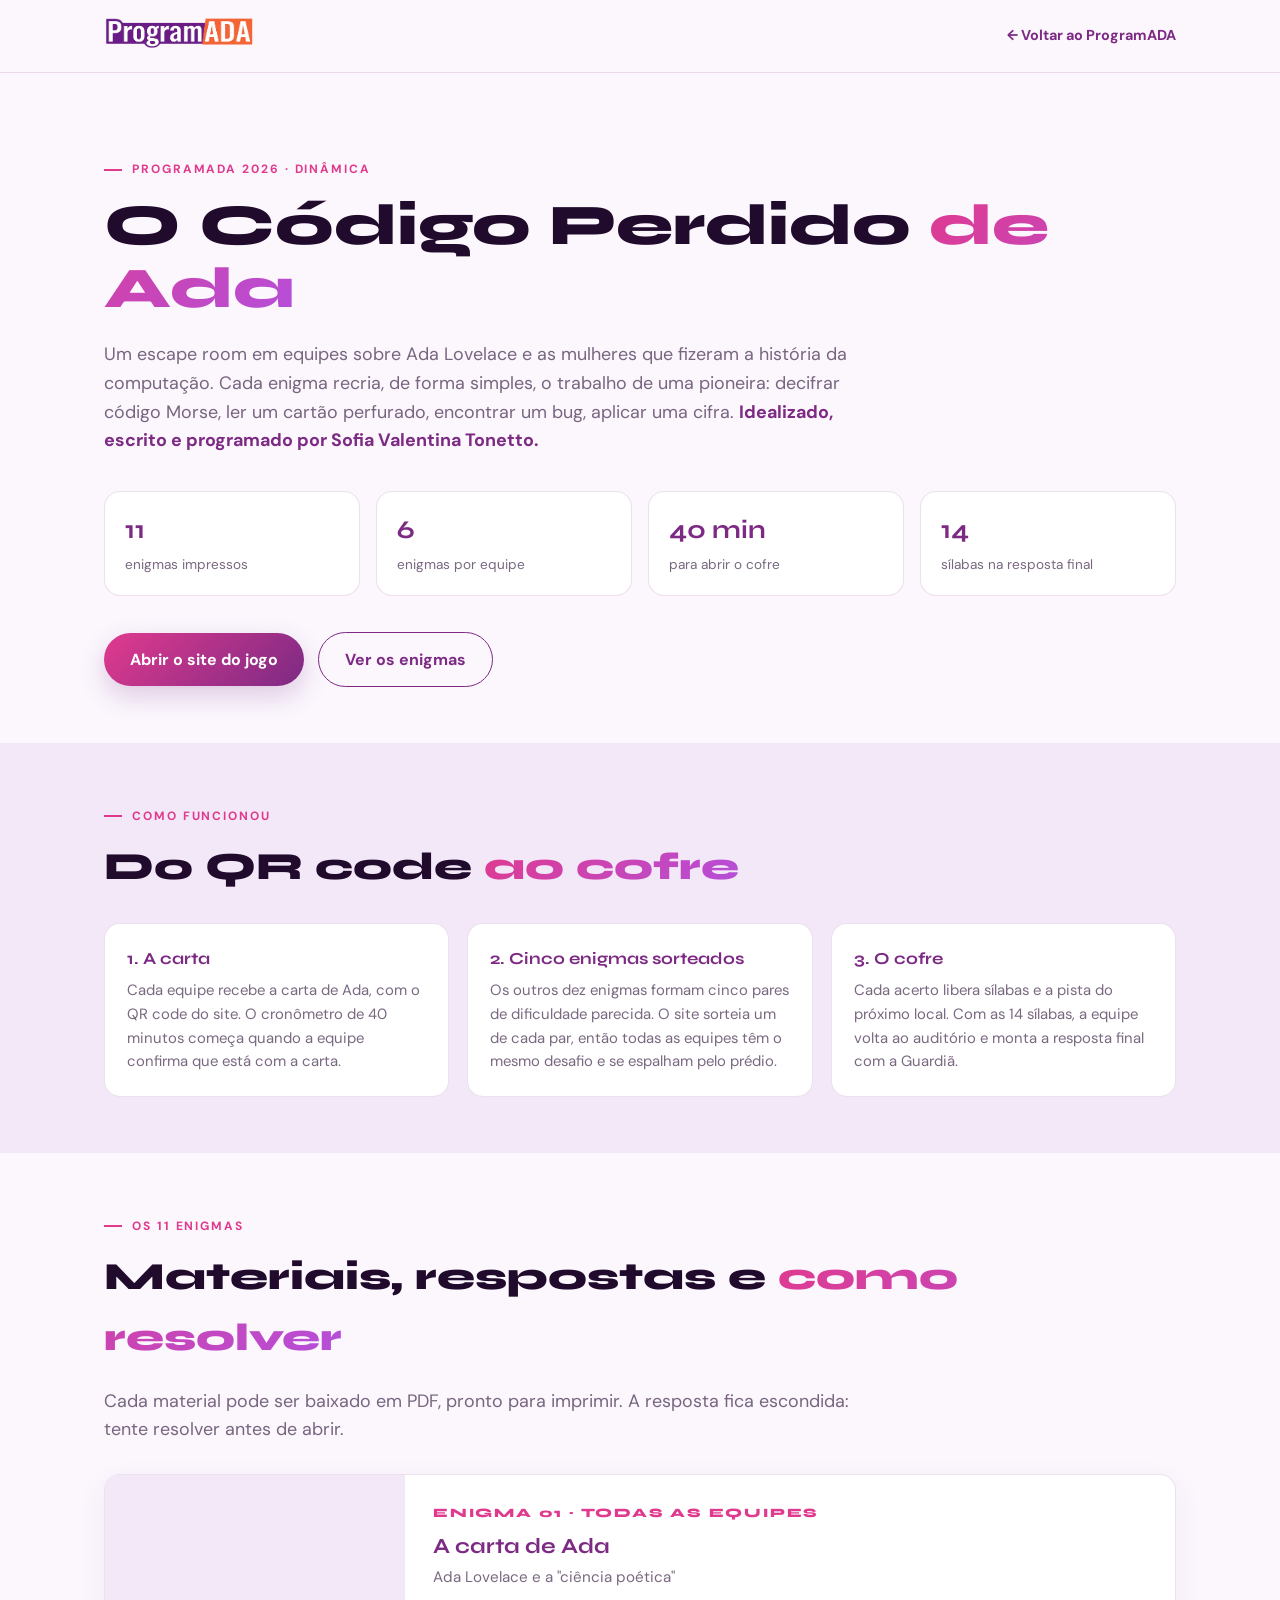
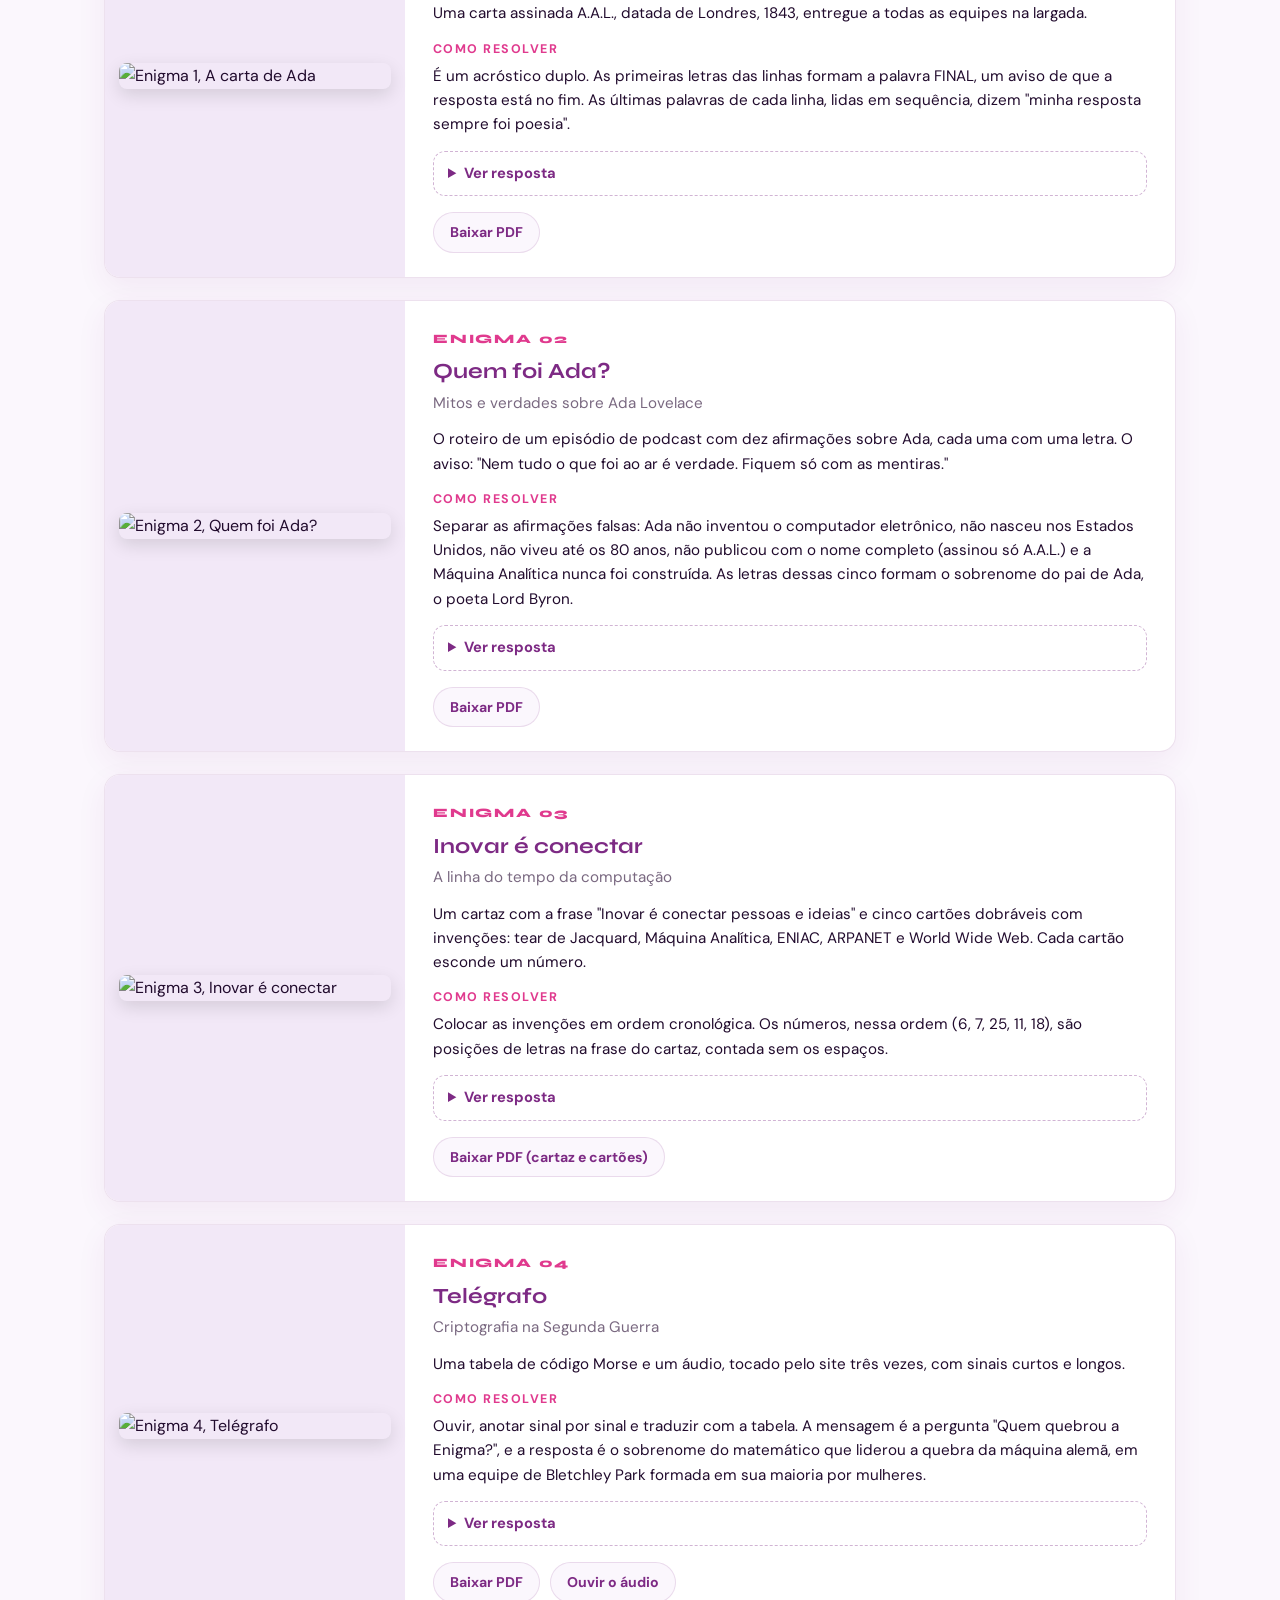
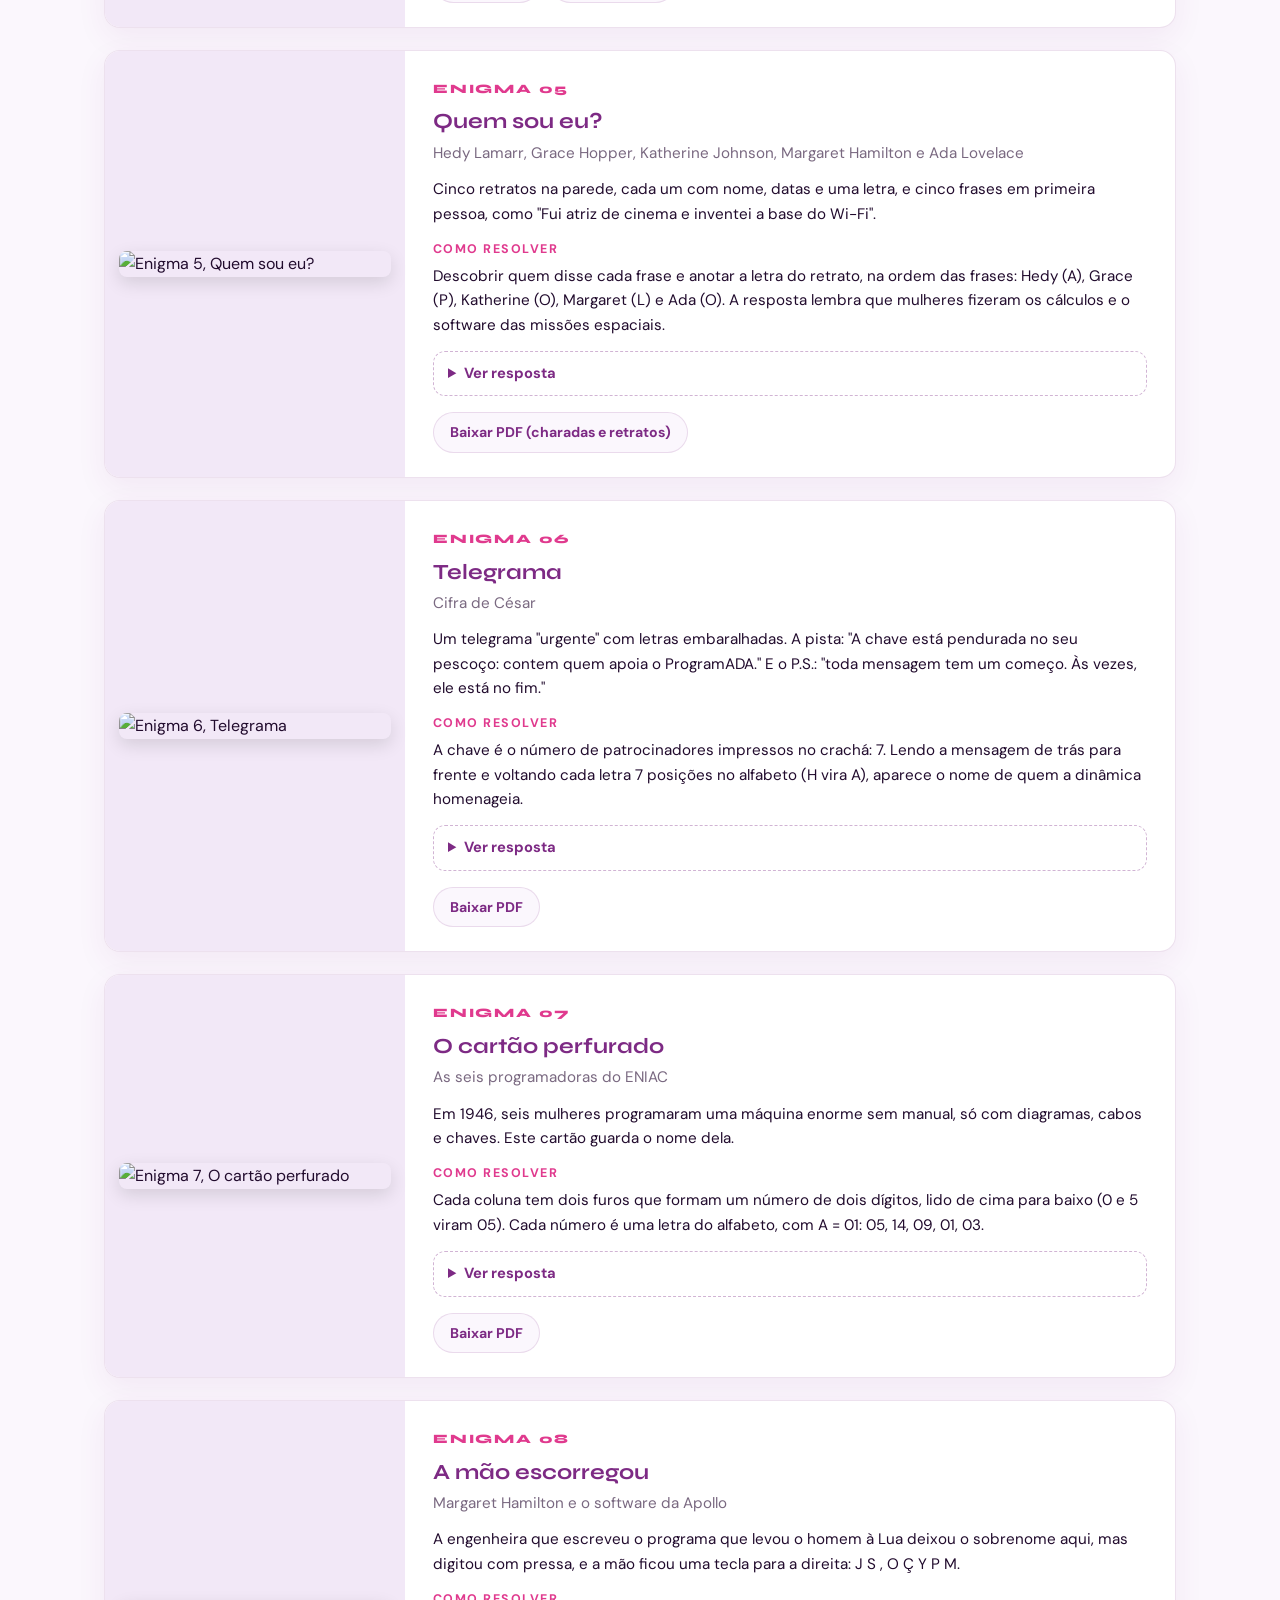
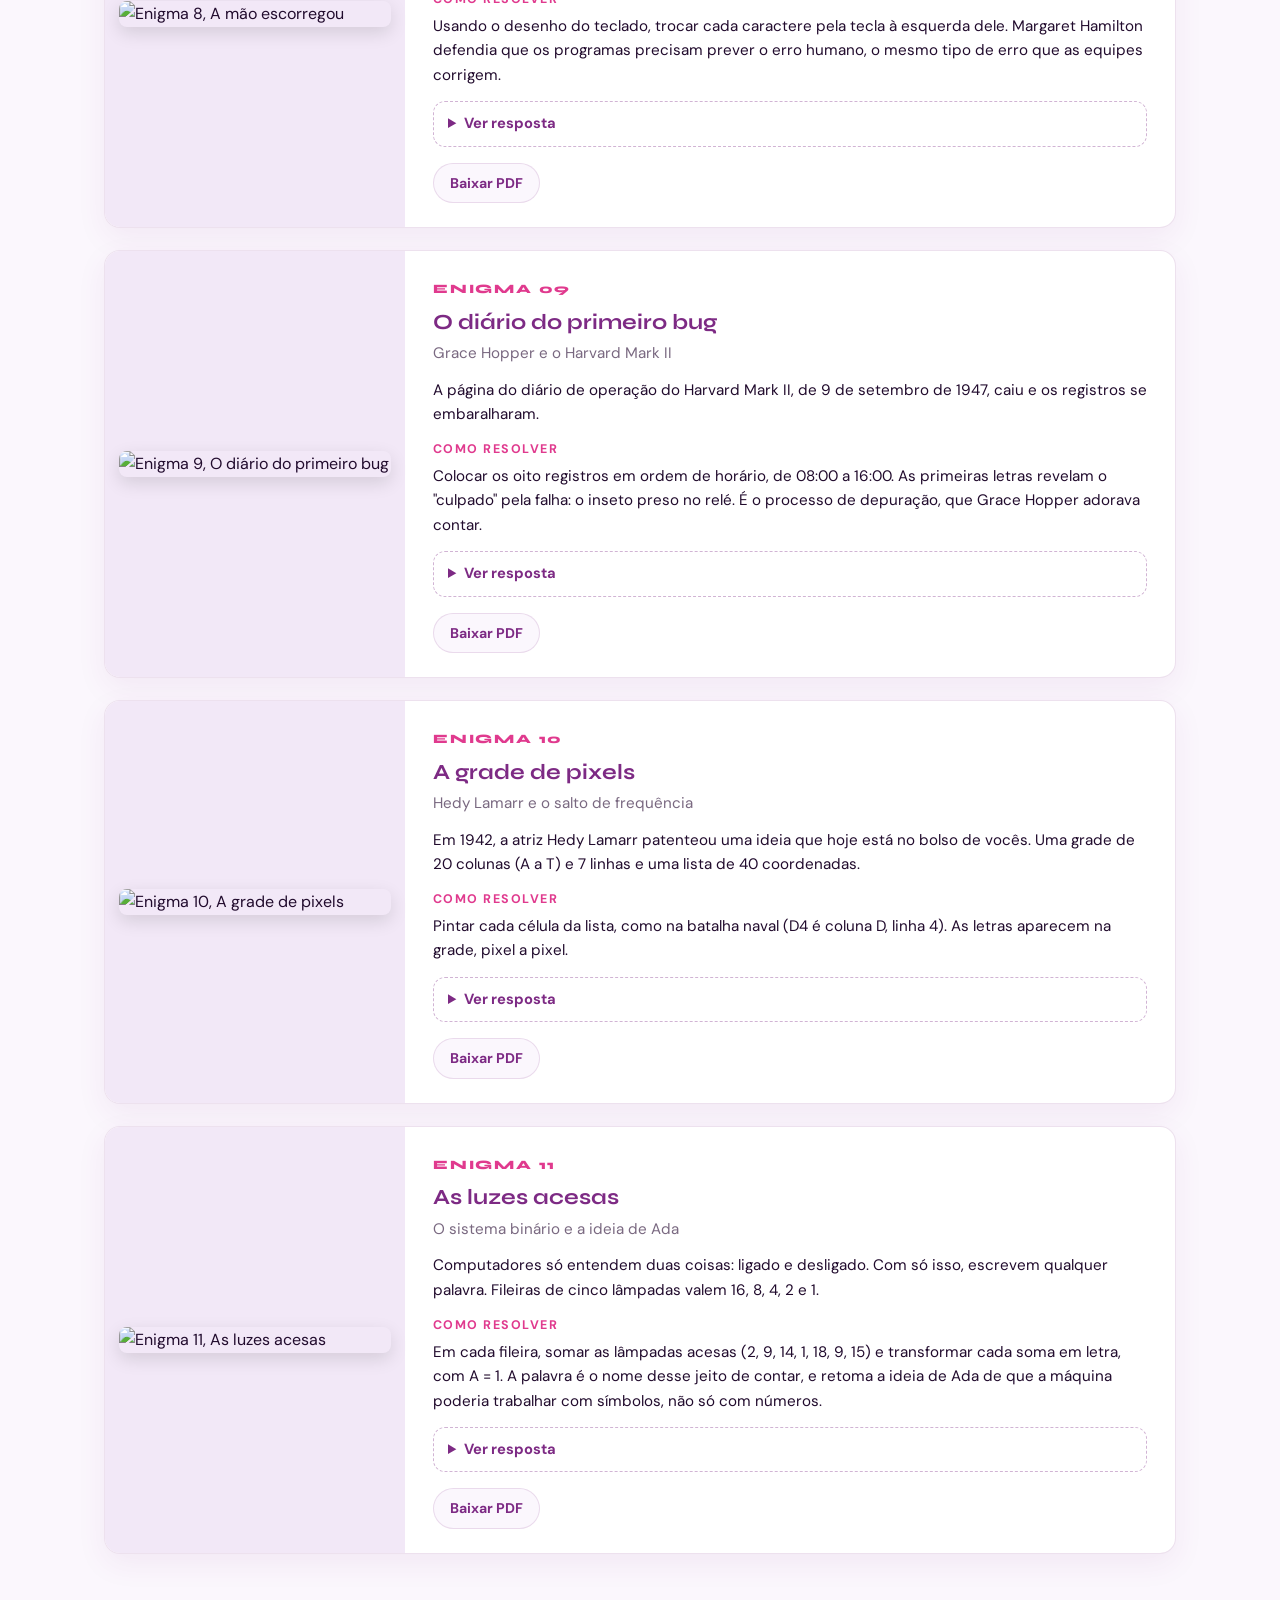
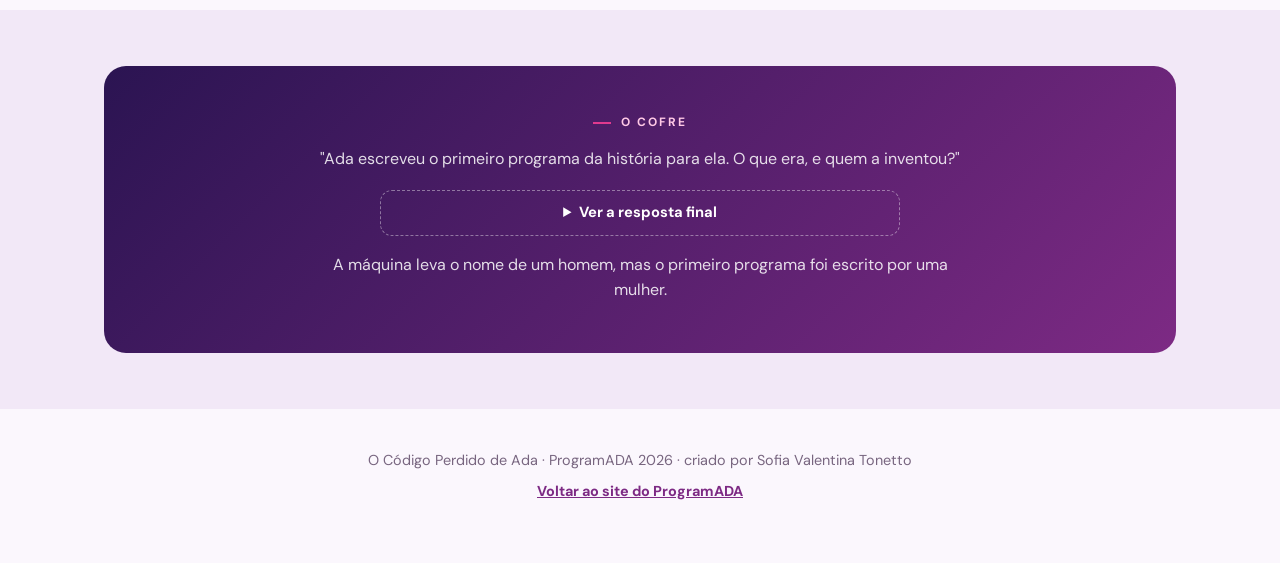
==== escape/index.html @ 79d3c617 "Create index.html" ====
<!DOCTYPE html>
<html lang="pt-BR">
<head>
  <meta charset="UTF-8" />
  <meta name="viewport" content="width=device-width, initial-scale=1.0" />
  <title>O Código Perdido de Ada · ProgramADA</title>
  <link rel="icon" type="image/png" href="../img/ada.png">
  <link rel="preconnect" href="https://fonts.googleapis.com">
  <link rel="preconnect" href="https://fonts.gstatic.com" crossorigin>
  <link href="https://fonts.googleapis.com/css2?family=Syne:wght@400;700;800&family=DM+Sans:wght@400;500;700&display=swap" rel="stylesheet">
  <style>
    :root {
      --purple: #7d2a84; --pink: #e03a8e; --dark: #fbf7fd; --dark2: #f2e8f7;
      --border: rgba(125, 42, 132, 0.14); --muted: rgba(38, 12, 50, 0.62); --text: #210b2d;
      --radius: 16px;
    }
    * { box-sizing: border-box; margin: 0; padding: 0; }
    body { font-family: 'DM Sans', sans-serif; background: var(--dark); color: var(--text); line-height: 1.6; }
    a { color: inherit; }
    .container { max-width: 1120px; margin: 0 auto; padding: 0 24px; }

    nav { position: sticky; top: 0; z-index: 10; background: rgba(251,247,253,0.92); backdrop-filter: blur(10px); border-bottom: 1px solid var(--border); }
    nav .container { display: flex; align-items: center; justify-content: space-between; height: 72px; }
    nav img { height: 34px; }
    nav a.back { text-decoration: none; font-weight: 700; font-size: 0.9rem; color: var(--purple); }

    header { padding: 80px 0 56px; }
    .label { display: inline-flex; align-items: center; gap: 10px; color: var(--pink); font-size: 0.75rem; font-weight: 700; letter-spacing: 0.16em; text-transform: uppercase; }
    .label::before { content: ''; width: 18px; height: 2px; background: var(--pink); }
    h1 { font-family: 'Syne', sans-serif; font-weight: 800; font-size: clamp(2.2rem, 5vw, 3.6rem); line-height: 1.1; margin: 14px 0 20px; }
    h1 span, h2 span { background: linear-gradient(135deg, var(--pink), #b44fdb); -webkit-background-clip: text; background-clip: text; color: transparent; }
    .lead { font-size: 1.12rem; max-width: 760px; color: var(--muted); }
    .lead strong { color: var(--purple); }
    .facts { display: grid; grid-template-columns: repeat(4, 1fr); gap: 16px; margin: 36px 0; }
    .fact { background: #fff; border: 1px solid var(--border); border-radius: var(--radius); padding: 18px 20px; }
    .fact b { display: block; font-family: 'Syne', sans-serif; font-size: 1.6rem; color: var(--purple); }
    .fact small { color: var(--muted); font-size: 0.85rem; }
    .btn { display: inline-block; padding: 14px 26px; border-radius: 100px; background: linear-gradient(135deg, var(--pink), var(--purple)); color: #fff; font-weight: 700; text-decoration: none; box-shadow: 0 10px 26px rgba(125,42,132,0.22); transition: transform .2s; }
    .btn:hover { transform: translateY(-2px); }
    .btn-outline { background: transparent; color: var(--purple); border: 1.5px solid var(--purple); box-shadow: none; margin-left: 10px; }

    section { padding: 56px 0; }
    section.alt { background: var(--dark2); }
    h2 { font-family: 'Syne', sans-serif; font-weight: 800; font-size: clamp(1.7rem, 3.4vw, 2.4rem); margin: 10px 0 18px; }
    .steps { display: grid; grid-template-columns: repeat(3, 1fr); gap: 18px; margin-top: 26px; }
    .step { background: #fff; border: 1px solid var(--border); border-radius: var(--radius); padding: 22px; }
    .step h3 { font-family: 'Syne', sans-serif; color: var(--purple); font-size: 1.05rem; margin-bottom: 6px; }
    .step p { color: var(--muted); font-size: 0.93rem; }

    .enigmas { display: grid; gap: 22px; margin-top: 30px; }
    .enigma { display: grid; grid-template-columns: 300px 1fr; background: #fff; border: 1px solid var(--border); border-radius: var(--radius); overflow: hidden; box-shadow: 0 10px 30px rgba(125,42,132,0.07); }
    .enigma .thumb { background: var(--dark2); display: flex; align-items: center; justify-content: center; padding: 14px; }
    .enigma .thumb img { width: 100%; border-radius: 8px; box-shadow: 0 6px 18px rgba(0,0,0,0.12); }
    .enigma .body { padding: 24px 28px; }
    .num { font-family: 'Syne', sans-serif; font-weight: 800; color: var(--pink); font-size: 0.8rem; letter-spacing: 0.14em; }
    .enigma h3 { font-family: 'Syne', sans-serif; font-size: 1.35rem; color: var(--purple); margin: 4px 0 2px; }
    .who { font-size: 0.85rem; color: var(--muted); margin-bottom: 12px; }
    .enigma h4 { font-size: 0.78rem; letter-spacing: 0.12em; text-transform: uppercase; color: var(--pink); margin: 14px 0 4px; }
    .enigma p { font-size: 0.95rem; }
    details { margin-top: 14px; border: 1px dashed rgba(125,42,132,0.35); border-radius: 12px; padding: 10px 14px; }
    summary { cursor: pointer; font-weight: 700; color: var(--purple); font-size: 0.92rem; }
    details .ans { font-family: 'Syne', sans-serif; font-weight: 800; font-size: 1.3rem; letter-spacing: 0.1em; color: var(--pink); margin-top: 8px; }
    .links { margin-top: 16px; display: flex; flex-wrap: wrap; gap: 10px; }
    .links a { font-size: 0.88rem; font-weight: 700; text-decoration: none; color: var(--purple); border: 1px solid var(--border); background: var(--dark); border-radius: 100px; padding: 8px 16px; }
    .links a:hover { border-color: var(--pink); color: var(--pink); }

    .final { background: linear-gradient(135deg, #2b1452, var(--purple)); color: #fff; border-radius: 22px; padding: 40px; text-align: center; }
    .final p { opacity: 0.85; max-width: 640px; margin: 0 auto 10px; }
    .final .ans { font-family: 'Syne', sans-serif; font-weight: 800; font-size: clamp(1.3rem, 3vw, 2rem); letter-spacing: 0.06em; margin: 14px 0; }

    footer { padding: 40px 0 60px; text-align: center; color: var(--muted); font-size: 0.9rem; }
    footer a { color: var(--purple); font-weight: 700; }

    @media (max-width: 900px) {
      .facts { grid-template-columns: repeat(2, 1fr); }
      .steps { grid-template-columns: 1fr; }
      .enigma { grid-template-columns: 1fr; }
    }
    @media (max-width: 480px) {
      .btn-outline { margin: 12px 0 0; }
      .final { padding: 28px 20px; }
    }
  </style>
</head>
<body>
  <nav>
    <div class="container">
      <a href="../"><img src="../img/programada logo 1.png" alt="ProgramADA"></a>
      <a href="../#edicoes" class="back">← Voltar ao ProgramADA</a>
    </div>
  </nav>

  <header>
    <div class="container">
      <span class="label">ProgramADA 2026 · Dinâmica</span>
      <h1>O Código Perdido <span>de Ada</span></h1>
      <p class="lead">Um escape room em equipes sobre Ada Lovelace e as mulheres que fizeram a história da computação. Cada enigma recria, de forma simples, o trabalho de uma pioneira: decifrar código Morse, ler um cartão perfurado, encontrar um bug, aplicar uma cifra. <strong>Idealizado, escrito e programado por Sofia Valentina Tonetto.</strong></p>
      <div class="facts">
        <div class="fact"><b>11</b><small>enigmas impressos</small></div>
        <div class="fact"><b>6</b><small>enigmas por equipe</small></div>
        <div class="fact"><b>40 min</b><small>para abrir o cofre</small></div>
        <div class="fact"><b>14</b><small>sílabas na resposta final</small></div>
      </div>
      <a href="jogo/" class="btn" target="_blank" rel="noopener">Abrir o site do jogo</a>
      <a href="#enigmas" class="btn btn-outline">Ver os enigmas</a>
    </div>
  </header>

  <section class="alt">
    <div class="container">
      <span class="label">Como funcionou</span>
      <h2>Do QR code <span>ao cofre</span></h2>
      <div class="steps">
        <div class="step"><h3>1. A carta</h3><p>Cada equipe recebe a carta de Ada, com o QR code do site. O cronômetro de 40 minutos começa quando a equipe confirma que está com a carta.</p></div>
        <div class="step"><h3>2. Cinco enigmas sorteados</h3><p>Os outros dez enigmas formam cinco pares de dificuldade parecida. O site sorteia um de cada par, então todas as equipes têm o mesmo desafio e se espalham pelo prédio.</p></div>
        <div class="step"><h3>3. O cofre</h3><p>Cada acerto libera sílabas e a pista do próximo local. Com as 14 sílabas, a equipe volta ao auditório e monta a resposta final com a Guardiã.</p></div>
      </div>
    </div>
  </section>

  <section id="enigmas">
    <div class="container">
      <span class="label">Os 11 enigmas</span>
      <h2>Materiais, respostas e <span>como resolver</span></h2>
      <p class="lead">Cada material pode ser baixado em PDF, pronto para imprimir. A resposta fica escondida: tente resolver antes de abrir.</p>

      <div class="enigmas">

        <article class="enigma">
          <div class="thumb"><img src="img/01-carta-de-ada.jpg" alt="Enigma 1, A carta de Ada" loading="lazy"></div>
          <div class="body">
            <span class="num">ENIGMA 01 · TODAS AS EQUIPES</span>
            <h3>A carta de Ada</h3>
            <p class="who">Ada Lovelace e a "ciência poética"</p>
            <p>Uma carta assinada A.A.L., datada de Londres, 1843, entregue a todas as equipes na largada.</p>
            <h4>Como resolver</h4>
            <p>É um acróstico duplo. As primeiras letras das linhas formam a palavra FINAL, um aviso de que a resposta está no fim. As últimas palavras de cada linha, lidas em sequência, dizem "minha resposta sempre foi poesia".</p>
            <details><summary>Ver resposta</summary><div class="ans">POESIA</div></details>
            <div class="links"><a href="pdf/01-carta-de-ada.pdf" target="_blank">Baixar PDF</a></div>
          </div>
        </article>

        <article class="enigma">
          <div class="thumb"><img src="img/02-quem-foi-ada.jpg" alt="Enigma 2, Quem foi Ada?" loading="lazy"></div>
          <div class="body">
            <span class="num">ENIGMA 02</span>
            <h3>Quem foi Ada?</h3>
            <p class="who">Mitos e verdades sobre Ada Lovelace</p>
            <p>O roteiro de um episódio de podcast com dez afirmações sobre Ada, cada uma com uma letra. O aviso: "Nem tudo o que foi ao ar é verdade. Fiquem só com as mentiras."</p>
            <h4>Como resolver</h4>
            <p>Separar as afirmações falsas: Ada não inventou o computador eletrônico, não nasceu nos Estados Unidos, não viveu até os 80 anos, não publicou com o nome completo (assinou só A.A.L.) e a Máquina Analítica nunca foi construída. As letras dessas cinco formam o sobrenome do pai de Ada, o poeta Lord Byron.</p>
            <details><summary>Ver resposta</summary><div class="ans">BYRON</div></details>
            <div class="links"><a href="pdf/02-quem-foi-ada.pdf" target="_blank">Baixar PDF</a></div>
          </div>
        </article>

        <article class="enigma">
          <div class="thumb"><img src="img/03-inovar-e-conectar.jpg" alt="Enigma 3, Inovar é conectar" loading="lazy"></div>
          <div class="body">
            <span class="num">ENIGMA 03</span>
            <h3>Inovar é conectar</h3>
            <p class="who">A linha do tempo da computação</p>
            <p>Um cartaz com a frase "Inovar é conectar pessoas e ideias" e cinco cartões dobráveis com invenções: tear de Jacquard, Máquina Analítica, ENIAC, ARPANET e World Wide Web. Cada cartão esconde um número.</p>
            <h4>Como resolver</h4>
            <p>Colocar as invenções em ordem cronológica. Os números, nessa ordem (6, 7, 25, 11, 18), são posições de letras na frase do cartaz, contada sem os espaços.</p>
            <details><summary>Ver resposta</summary><div class="ans">REDES</div></details>
            <div class="links"><a href="pdf/03-inovar-e-conectar.pdf" target="_blank">Baixar PDF (cartaz e cartões)</a></div>
          </div>
        </article>

        <article class="enigma">
          <div class="thumb"><img src="img/04-telegrafo.jpg" alt="Enigma 4, Telégrafo" loading="lazy"></div>
          <div class="body">
            <span class="num">ENIGMA 04</span>
            <h3>Telégrafo</h3>
            <p class="who">Criptografia na Segunda Guerra</p>
            <p>Uma tabela de código Morse e um áudio, tocado pelo site três vezes, com sinais curtos e longos.</p>
            <h4>Como resolver</h4>
            <p>Ouvir, anotar sinal por sinal e traduzir com a tabela. A mensagem é a pergunta "Quem quebrou a Enigma?", e a resposta é o sobrenome do matemático que liderou a quebra da máquina alemã, em uma equipe de Bletchley Park formada em sua maioria por mulheres.</p>
            <details><summary>Ver resposta</summary><div class="ans">TURING</div></details>
            <div class="links"><a href="pdf/04-telegrafo.pdf" target="_blank">Baixar PDF</a><a href="pdf/04-telegrafo-audio.mp3" target="_blank">Ouvir o áudio</a></div>
          </div>
        </article>

        <article class="enigma">
          <div class="thumb"><img src="img/05-quem-sou-eu.jpg" alt="Enigma 5, Quem sou eu?" loading="lazy"></div>
          <div class="body">
            <span class="num">ENIGMA 05</span>
            <h3>Quem sou eu?</h3>
            <p class="who">Hedy Lamarr, Grace Hopper, Katherine Johnson, Margaret Hamilton e Ada Lovelace</p>
            <p>Cinco retratos na parede, cada um com nome, datas e uma letra, e cinco frases em primeira pessoa, como "Fui atriz de cinema e inventei a base do Wi-Fi".</p>
            <h4>Como resolver</h4>
            <p>Descobrir quem disse cada frase e anotar a letra do retrato, na ordem das frases: Hedy (A), Grace (P), Katherine (O), Margaret (L) e Ada (O). A resposta lembra que mulheres fizeram os cálculos e o software das missões espaciais.</p>
            <details><summary>Ver resposta</summary><div class="ans">APOLO</div></details>
            <div class="links"><a href="pdf/05-quem-sou-eu.pdf" target="_blank">Baixar PDF (charadas e retratos)</a></div>
          </div>
        </article>

        <article class="enigma">
          <div class="thumb"><img src="img/06-telegrama.jpg" alt="Enigma 6, Telegrama" loading="lazy"></div>
          <div class="body">
            <span class="num">ENIGMA 06</span>
            <h3>Telegrama</h3>
            <p class="who">Cifra de César</p>
            <p>Um telegrama "urgente" com letras embaralhadas. A pista: "A chave está pendurada no seu pescoço: contem quem apoia o ProgramADA." E o P.S.: "toda mensagem tem um começo. Às vezes, ele está no fim."</p>
            <h4>Como resolver</h4>
            <p>A chave é o número de patrocinadores impressos no crachá: 7. Lendo a mensagem de trás para frente e voltando cada letra 7 posições no alfabeto (H vira A), aparece o nome de quem a dinâmica homenageia.</p>
            <details><summary>Ver resposta</summary><div class="ans">PIONEIRAS</div></details>
            <div class="links"><a href="pdf/06-telegrama.pdf" target="_blank">Baixar PDF</a></div>
          </div>
        </article>

        <article class="enigma">
          <div class="thumb"><img src="img/07-cartao-perfurado.jpg" alt="Enigma 7, O cartão perfurado" loading="lazy"></div>
          <div class="body">
            <span class="num">ENIGMA 07</span>
            <h3>O cartão perfurado</h3>
            <p class="who">As seis programadoras do ENIAC</p>
            <p>Em 1946, seis mulheres programaram uma máquina enorme sem manual, só com diagramas, cabos e chaves. Este cartão guarda o nome dela.</p>
            <h4>Como resolver</h4>
            <p>Cada coluna tem dois furos que formam um número de dois dígitos, lido de cima para baixo (0 e 5 viram 05). Cada número é uma letra do alfabeto, com A = 01: 05, 14, 09, 01, 03.</p>
            <details><summary>Ver resposta</summary><div class="ans">ENIAC</div></details>
            <div class="links"><a href="pdf/07-cartao-perfurado.pdf" target="_blank">Baixar PDF</a></div>
          </div>
        </article>

        <article class="enigma">
          <div class="thumb"><img src="img/08-a-mao-escorregou.jpg" alt="Enigma 8, A mão escorregou" loading="lazy"></div>
          <div class="body">
            <span class="num">ENIGMA 08</span>
            <h3>A mão escorregou</h3>
            <p class="who">Margaret Hamilton e o software da Apollo</p>
            <p>A engenheira que escreveu o programa que levou o homem à Lua deixou o sobrenome aqui, mas digitou com pressa, e a mão ficou uma tecla para a direita: J S , O Ç Y P M.</p>
            <h4>Como resolver</h4>
            <p>Usando o desenho do teclado, trocar cada caractere pela tecla à esquerda dele. Margaret Hamilton defendia que os programas precisam prever o erro humano, o mesmo tipo de erro que as equipes corrigem.</p>
            <details><summary>Ver resposta</summary><div class="ans">HAMILTON</div></details>
            <div class="links"><a href="pdf/08-a-mao-escorregou.pdf" target="_blank">Baixar PDF</a></div>
          </div>
        </article>

        <article class="enigma">
          <div class="thumb"><img src="img/09-diario-do-primeiro-bug.jpg" alt="Enigma 9, O diário do primeiro bug" loading="lazy"></div>
          <div class="body">
            <span class="num">ENIGMA 09</span>
            <h3>O diário do primeiro bug</h3>
            <p class="who">Grace Hopper e o Harvard Mark II</p>
            <p>A página do diário de operação do Harvard Mark II, de 9 de setembro de 1947, caiu e os registros se embaralharam.</p>
            <h4>Como resolver</h4>
            <p>Colocar os oito registros em ordem de horário, de 08:00 a 16:00. As primeiras letras revelam o "culpado" pela falha: o inseto preso no relé. É o processo de depuração, que Grace Hopper adorava contar.</p>
            <details><summary>Ver resposta</summary><div class="ans">MARIPOSA</div></details>
            <div class="links"><a href="pdf/09-diario-do-primeiro-bug.pdf" target="_blank">Baixar PDF</a></div>
          </div>
        </article>

        <article class="enigma">
          <div class="thumb"><img src="img/10-grade-de-pixels.jpg" alt="Enigma 10, A grade de pixels" loading="lazy"></div>
          <div class="body">
            <span class="num">ENIGMA 10</span>
            <h3>A grade de pixels</h3>
            <p class="who">Hedy Lamarr e o salto de frequência</p>
            <p>Em 1942, a atriz Hedy Lamarr patenteou uma ideia que hoje está no bolso de vocês. Uma grade de 20 colunas (A a T) e 7 linhas e uma lista de 40 coordenadas.</p>
            <h4>Como resolver</h4>
            <p>Pintar cada célula da lista, como na batalha naval (D4 é coluna D, linha 4). As letras aparecem na grade, pixel a pixel.</p>
            <details><summary>Ver resposta</summary><div class="ans">WIFI</div></details>
            <div class="links"><a href="pdf/10-grade-de-pixels.pdf" target="_blank">Baixar PDF</a></div>
          </div>
        </article>

        <article class="enigma">
          <div class="thumb"><img src="img/11-luzes-acesas.jpg" alt="Enigma 11, As luzes acesas" loading="lazy"></div>
          <div class="body">
            <span class="num">ENIGMA 11</span>
            <h3>As luzes acesas</h3>
            <p class="who">O sistema binário e a ideia de Ada</p>
            <p>Computadores só entendem duas coisas: ligado e desligado. Com só isso, escrevem qualquer palavra. Fileiras de cinco lâmpadas valem 16, 8, 4, 2 e 1.</p>
            <h4>Como resolver</h4>
            <p>Em cada fileira, somar as lâmpadas acesas (2, 9, 14, 1, 18, 9, 15) e transformar cada soma em letra, com A = 1. A palavra é o nome desse jeito de contar, e retoma a ideia de Ada de que a máquina poderia trabalhar com símbolos, não só com números.</p>
            <details><summary>Ver resposta</summary><div class="ans">BINÁRIO</div></details>
            <div class="links"><a href="pdf/11-luzes-acesas.pdf" target="_blank">Baixar PDF</a></div>
          </div>
        </article>

      </div>
    </div>
  </section>

  <section class="alt">
    <div class="container">
      <div class="final">
        <span class="label" style="color:#ffc9e6">O cofre</span>
        <p style="margin-top:14px">"Ada escreveu o primeiro programa da história para ela. O que era, e quem a inventou?"</p>
        <details style="border-color:rgba(255,255,255,0.4);max-width:520px;margin:18px auto 0"><summary style="color:#fff">Ver a resposta final</summary><div class="ans">MÁQUINA ANALÍTICA DE CHARLES BABBAGE</div></details>
        <p style="margin-top:16px">A máquina leva o nome de um homem, mas o primeiro programa foi escrito por uma mulher.</p>
      </div>
    </div>
  </section>

  <footer>
    <div class="container">
      <p>O Código Perdido de Ada · ProgramADA 2026 · criado por Sofia Valentina Tonetto</p>
      <p style="margin-top:8px"><a href="../">Voltar ao site do ProgramADA</a></p>
    </div>
  </footer>
</body>
</html>
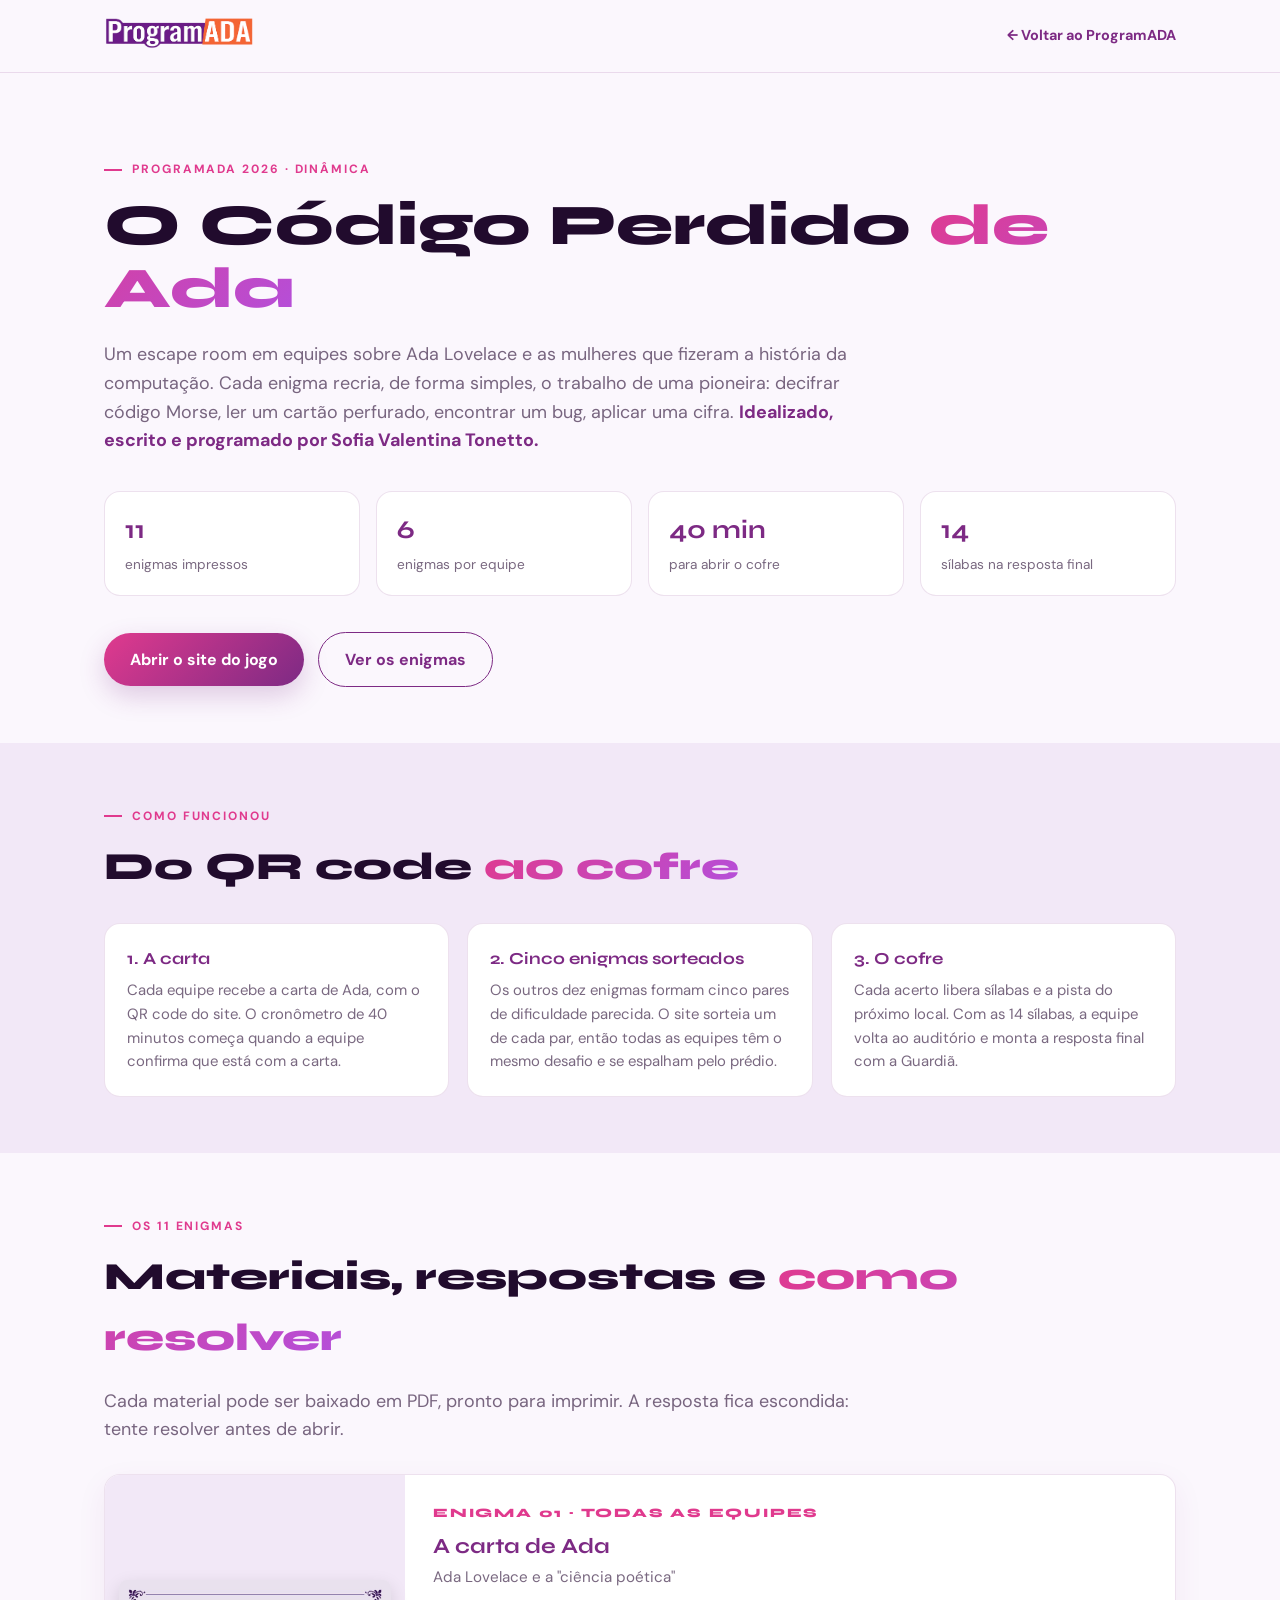
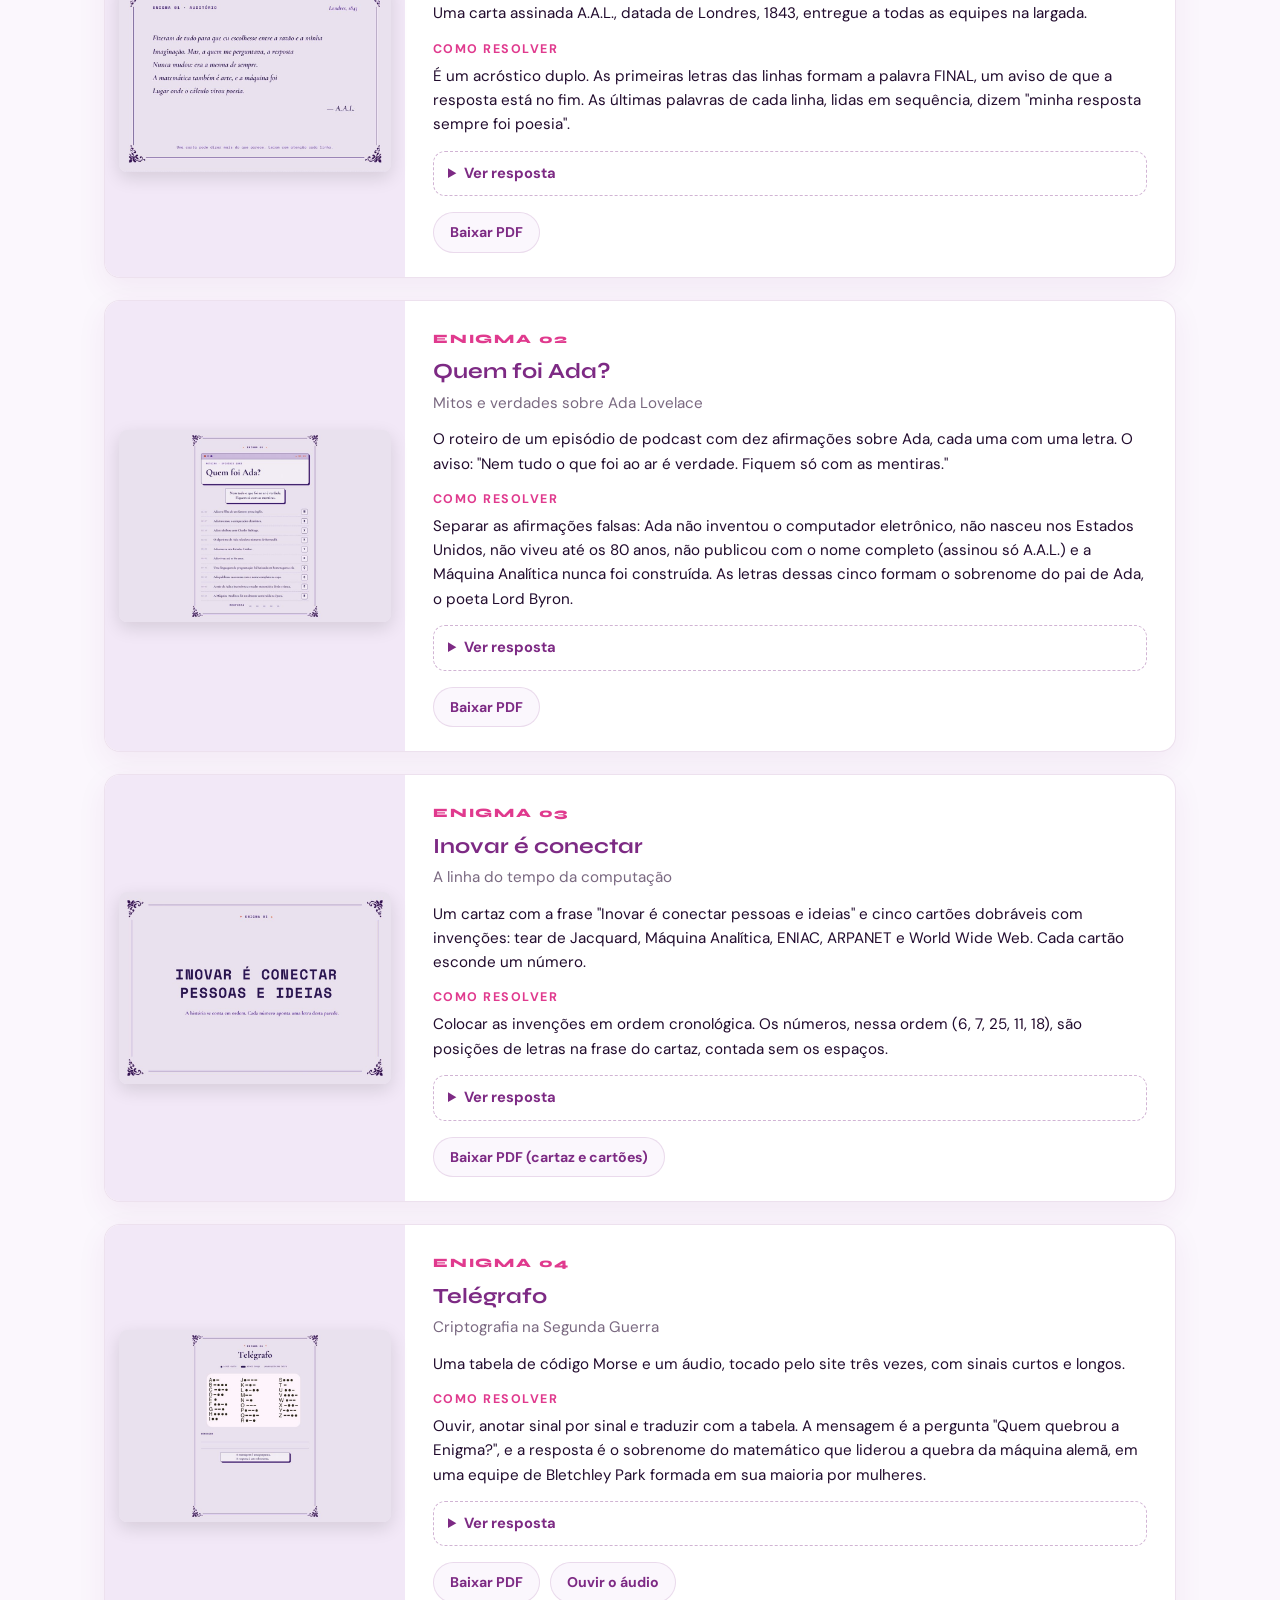
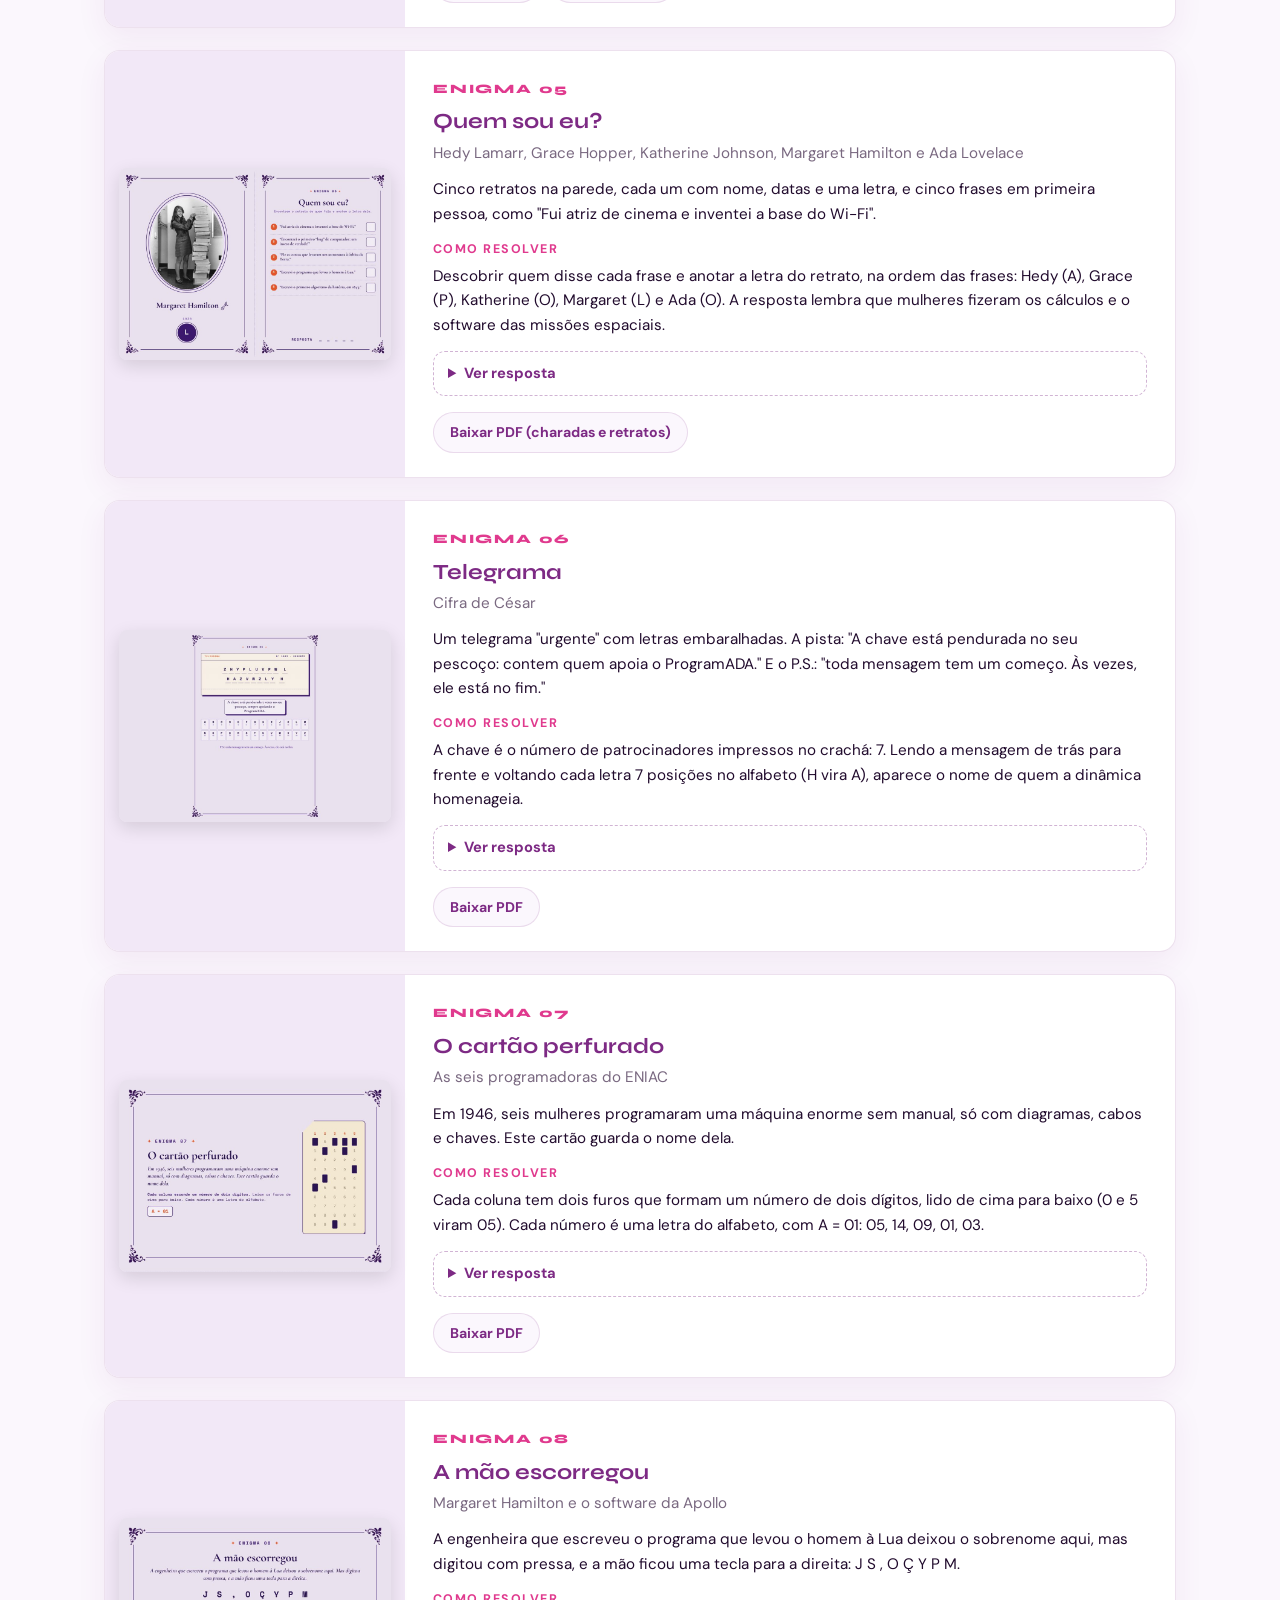
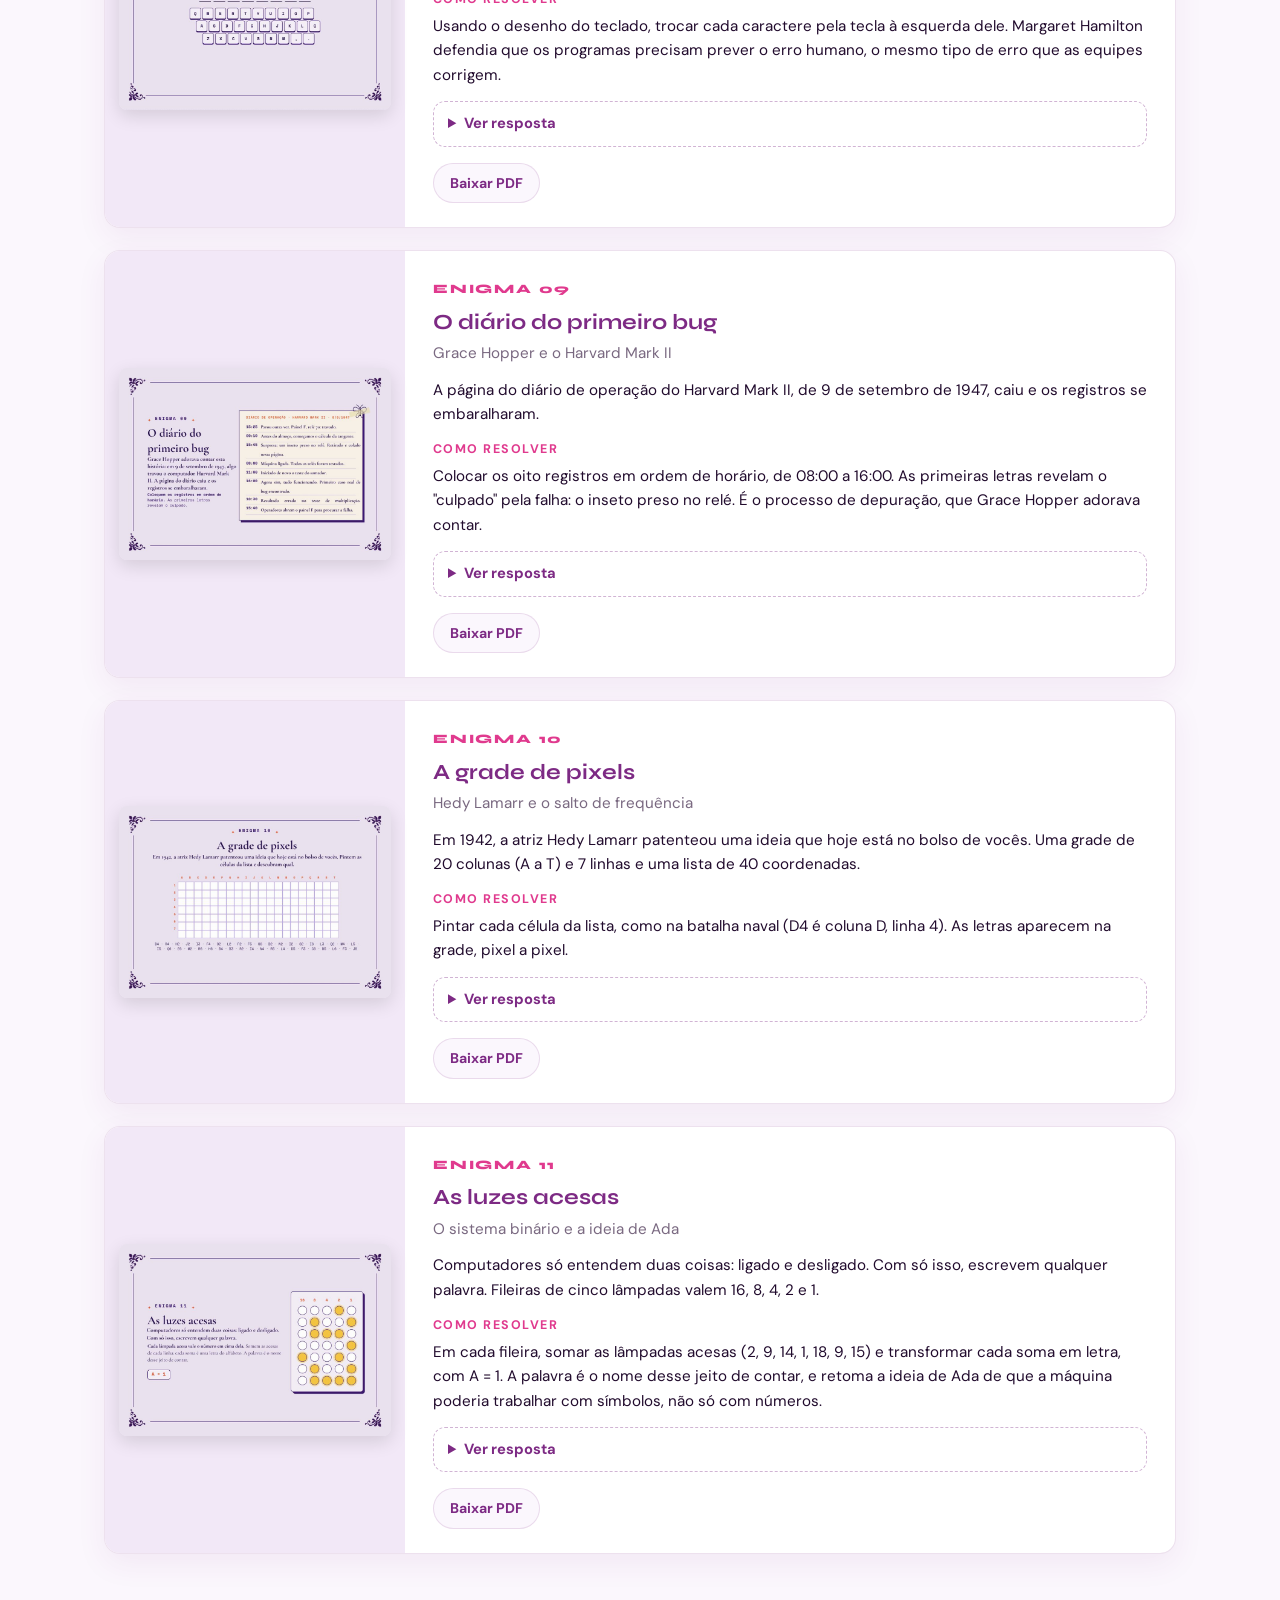
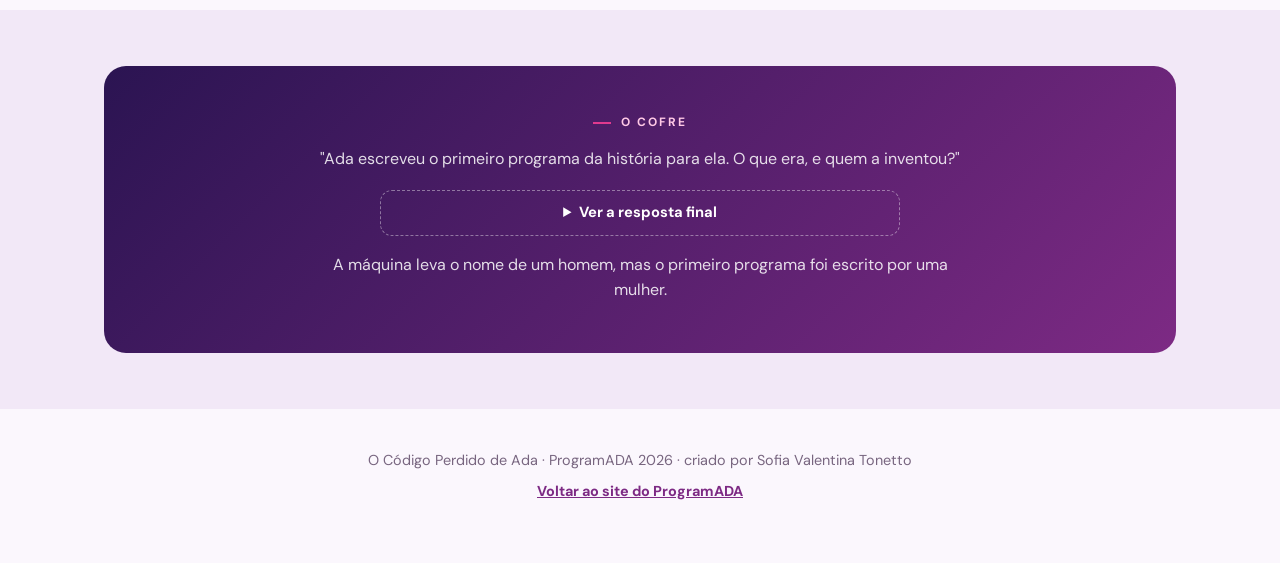
==== commit c0391d4c: "Update index.html" ====
--- a/escape/index.html
+++ b/escape/index.html
@@ -101,7 +101,7 @@
         <div class="fact"><b>40 min</b><small>para abrir o cofre</small></div>
         <div class="fact"><b>14</b><small>sílabas na resposta final</small></div>
       </div>
-      <a href="jogo/" class="btn" target="_blank" rel="noopener">Abrir o site do jogo</a>
+      <a href="jogo/" class="btn">Abrir o site do jogo</a>
       <a href="#enigmas" class="btn btn-outline">Ver os enigmas</a>
     </div>
   </header>
@@ -127,7 +127,7 @@
       <div class="enigmas">
 
         <article class="enigma">
-          <div class="thumb"><img src="img/01-carta-de-ada.jpg" alt="Enigma 1, A carta de Ada" loading="lazy"></div>
+          <div class="thumb"><img src="01-carta-de-ada.jpg" alt="Enigma 1, A carta de Ada" loading="lazy"></div>
           <div class="body">
             <span class="num">ENIGMA 01 · TODAS AS EQUIPES</span>
             <h3>A carta de Ada</h3>
@@ -136,12 +136,12 @@
             <h4>Como resolver</h4>
             <p>É um acróstico duplo. As primeiras letras das linhas formam a palavra FINAL, um aviso de que a resposta está no fim. As últimas palavras de cada linha, lidas em sequência, dizem "minha resposta sempre foi poesia".</p>
             <details><summary>Ver resposta</summary><div class="ans">POESIA</div></details>
-            <div class="links"><a href="pdf/01-carta-de-ada.pdf" target="_blank">Baixar PDF</a></div>
-          </div>
-        </article>
-
-        <article class="enigma">
-          <div class="thumb"><img src="img/02-quem-foi-ada.jpg" alt="Enigma 2, Quem foi Ada?" loading="lazy"></div>
+            <div class="links"><a href="01-carta-de-ada.pdf">Baixar PDF</a></div>
+          </div>
+        </article>
+
+        <article class="enigma">
+          <div class="thumb"><img src="02-quem-foi-ada.jpg" alt="Enigma 2, Quem foi Ada?" loading="lazy"></div>
           <div class="body">
             <span class="num">ENIGMA 02</span>
             <h3>Quem foi Ada?</h3>
@@ -150,12 +150,12 @@
             <h4>Como resolver</h4>
             <p>Separar as afirmações falsas: Ada não inventou o computador eletrônico, não nasceu nos Estados Unidos, não viveu até os 80 anos, não publicou com o nome completo (assinou só A.A.L.) e a Máquina Analítica nunca foi construída. As letras dessas cinco formam o sobrenome do pai de Ada, o poeta Lord Byron.</p>
             <details><summary>Ver resposta</summary><div class="ans">BYRON</div></details>
-            <div class="links"><a href="pdf/02-quem-foi-ada.pdf" target="_blank">Baixar PDF</a></div>
-          </div>
-        </article>
-
-        <article class="enigma">
-          <div class="thumb"><img src="img/03-inovar-e-conectar.jpg" alt="Enigma 3, Inovar é conectar" loading="lazy"></div>
+            <div class="links"><a href="02-quem-foi-ada.pdf">Baixar PDF</a></div>
+          </div>
+        </article>
+
+        <article class="enigma">
+          <div class="thumb"><img src="03-inovar-e-conectar.jpg" alt="Enigma 3, Inovar é conectar" loading="lazy"></div>
           <div class="body">
             <span class="num">ENIGMA 03</span>
             <h3>Inovar é conectar</h3>
@@ -164,12 +164,12 @@
             <h4>Como resolver</h4>
             <p>Colocar as invenções em ordem cronológica. Os números, nessa ordem (6, 7, 25, 11, 18), são posições de letras na frase do cartaz, contada sem os espaços.</p>
             <details><summary>Ver resposta</summary><div class="ans">REDES</div></details>
-            <div class="links"><a href="pdf/03-inovar-e-conectar.pdf" target="_blank">Baixar PDF (cartaz e cartões)</a></div>
-          </div>
-        </article>
-
-        <article class="enigma">
-          <div class="thumb"><img src="img/04-telegrafo.jpg" alt="Enigma 4, Telégrafo" loading="lazy"></div>
+            <div class="links"><a href="03-inovar-e-conectar.pdf">Baixar PDF (cartaz e cartões)</a></div>
+          </div>
+        </article>
+
+        <article class="enigma">
+          <div class="thumb"><img src="04-telegrafo.jpg" alt="Enigma 4, Telégrafo" loading="lazy"></div>
           <div class="body">
             <span class="num">ENIGMA 04</span>
             <h3>Telégrafo</h3>
@@ -178,12 +178,12 @@
             <h4>Como resolver</h4>
             <p>Ouvir, anotar sinal por sinal e traduzir com a tabela. A mensagem é a pergunta "Quem quebrou a Enigma?", e a resposta é o sobrenome do matemático que liderou a quebra da máquina alemã, em uma equipe de Bletchley Park formada em sua maioria por mulheres.</p>
             <details><summary>Ver resposta</summary><div class="ans">TURING</div></details>
-            <div class="links"><a href="pdf/04-telegrafo.pdf" target="_blank">Baixar PDF</a><a href="pdf/04-telegrafo-audio.mp3" target="_blank">Ouvir o áudio</a></div>
-          </div>
-        </article>
-
-        <article class="enigma">
-          <div class="thumb"><img src="img/05-quem-sou-eu.jpg" alt="Enigma 5, Quem sou eu?" loading="lazy"></div>
+            <div class="links"><a href="04-telegrafo.pdf">Baixar PDF</a><a href="04-telegrafo-audio.mp3">Ouvir o áudio</a></div>
+          </div>
+        </article>
+
+        <article class="enigma">
+          <div class="thumb"><img src="05-quem-sou-eu.jpg" alt="Enigma 5, Quem sou eu?" loading="lazy"></div>
           <div class="body">
             <span class="num">ENIGMA 05</span>
             <h3>Quem sou eu?</h3>
@@ -192,12 +192,12 @@
             <h4>Como resolver</h4>
             <p>Descobrir quem disse cada frase e anotar a letra do retrato, na ordem das frases: Hedy (A), Grace (P), Katherine (O), Margaret (L) e Ada (O). A resposta lembra que mulheres fizeram os cálculos e o software das missões espaciais.</p>
             <details><summary>Ver resposta</summary><div class="ans">APOLO</div></details>
-            <div class="links"><a href="pdf/05-quem-sou-eu.pdf" target="_blank">Baixar PDF (charadas e retratos)</a></div>
-          </div>
-        </article>
-
-        <article class="enigma">
-          <div class="thumb"><img src="img/06-telegrama.jpg" alt="Enigma 6, Telegrama" loading="lazy"></div>
+            <div class="links"><a href="05-quem-sou-eu.pdf">Baixar PDF (charadas e retratos)</a></div>
+          </div>
+        </article>
+
+        <article class="enigma">
+          <div class="thumb"><img src="06-telegrama.jpg" alt="Enigma 6, Telegrama" loading="lazy"></div>
           <div class="body">
             <span class="num">ENIGMA 06</span>
             <h3>Telegrama</h3>
@@ -206,12 +206,12 @@
             <h4>Como resolver</h4>
             <p>A chave é o número de patrocinadores impressos no crachá: 7. Lendo a mensagem de trás para frente e voltando cada letra 7 posições no alfabeto (H vira A), aparece o nome de quem a dinâmica homenageia.</p>
             <details><summary>Ver resposta</summary><div class="ans">PIONEIRAS</div></details>
-            <div class="links"><a href="pdf/06-telegrama.pdf" target="_blank">Baixar PDF</a></div>
-          </div>
-        </article>
-
-        <article class="enigma">
-          <div class="thumb"><img src="img/07-cartao-perfurado.jpg" alt="Enigma 7, O cartão perfurado" loading="lazy"></div>
+            <div class="links"><a href="06-telegrama.pdf">Baixar PDF</a></div>
+          </div>
+        </article>
+
+        <article class="enigma">
+          <div class="thumb"><img src="07-cartao-perfurado.jpg" alt="Enigma 7, O cartão perfurado" loading="lazy"></div>
           <div class="body">
             <span class="num">ENIGMA 07</span>
             <h3>O cartão perfurado</h3>
@@ -220,12 +220,12 @@
             <h4>Como resolver</h4>
             <p>Cada coluna tem dois furos que formam um número de dois dígitos, lido de cima para baixo (0 e 5 viram 05). Cada número é uma letra do alfabeto, com A = 01: 05, 14, 09, 01, 03.</p>
             <details><summary>Ver resposta</summary><div class="ans">ENIAC</div></details>
-            <div class="links"><a href="pdf/07-cartao-perfurado.pdf" target="_blank">Baixar PDF</a></div>
-          </div>
-        </article>
-
-        <article class="enigma">
-          <div class="thumb"><img src="img/08-a-mao-escorregou.jpg" alt="Enigma 8, A mão escorregou" loading="lazy"></div>
+            <div class="links"><a href="07-cartao-perfurado.pdf">Baixar PDF</a></div>
+          </div>
+        </article>
+
+        <article class="enigma">
+          <div class="thumb"><img src="08-a-mao-escorregou.jpg" alt="Enigma 8, A mão escorregou" loading="lazy"></div>
           <div class="body">
             <span class="num">ENIGMA 08</span>
             <h3>A mão escorregou</h3>
@@ -234,12 +234,12 @@
             <h4>Como resolver</h4>
             <p>Usando o desenho do teclado, trocar cada caractere pela tecla à esquerda dele. Margaret Hamilton defendia que os programas precisam prever o erro humano, o mesmo tipo de erro que as equipes corrigem.</p>
             <details><summary>Ver resposta</summary><div class="ans">HAMILTON</div></details>
-            <div class="links"><a href="pdf/08-a-mao-escorregou.pdf" target="_blank">Baixar PDF</a></div>
-          </div>
-        </article>
-
-        <article class="enigma">
-          <div class="thumb"><img src="img/09-diario-do-primeiro-bug.jpg" alt="Enigma 9, O diário do primeiro bug" loading="lazy"></div>
+            <div class="links"><a href="08-a-mao-escorregou.pdf">Baixar PDF</a></div>
+          </div>
+        </article>
+
+        <article class="enigma">
+          <div class="thumb"><img src="09-diario-do-primeiro-bug.jpg" alt="Enigma 9, O diário do primeiro bug" loading="lazy"></div>
           <div class="body">
             <span class="num">ENIGMA 09</span>
             <h3>O diário do primeiro bug</h3>
@@ -248,12 +248,12 @@
             <h4>Como resolver</h4>
             <p>Colocar os oito registros em ordem de horário, de 08:00 a 16:00. As primeiras letras revelam o "culpado" pela falha: o inseto preso no relé. É o processo de depuração, que Grace Hopper adorava contar.</p>
             <details><summary>Ver resposta</summary><div class="ans">MARIPOSA</div></details>
-            <div class="links"><a href="pdf/09-diario-do-primeiro-bug.pdf" target="_blank">Baixar PDF</a></div>
-          </div>
-        </article>
-
-        <article class="enigma">
-          <div class="thumb"><img src="img/10-grade-de-pixels.jpg" alt="Enigma 10, A grade de pixels" loading="lazy"></div>
+            <div class="links"><a href="09-diario-do-primeiro-bug.pdf">Baixar PDF</a></div>
+          </div>
+        </article>
+
+        <article class="enigma">
+          <div class="thumb"><img src="10-grade-de-pixels.jpg" alt="Enigma 10, A grade de pixels" loading="lazy"></div>
           <div class="body">
             <span class="num">ENIGMA 10</span>
             <h3>A grade de pixels</h3>
@@ -262,12 +262,12 @@
             <h4>Como resolver</h4>
             <p>Pintar cada célula da lista, como na batalha naval (D4 é coluna D, linha 4). As letras aparecem na grade, pixel a pixel.</p>
             <details><summary>Ver resposta</summary><div class="ans">WIFI</div></details>
-            <div class="links"><a href="pdf/10-grade-de-pixels.pdf" target="_blank">Baixar PDF</a></div>
-          </div>
-        </article>
-
-        <article class="enigma">
-          <div class="thumb"><img src="img/11-luzes-acesas.jpg" alt="Enigma 11, As luzes acesas" loading="lazy"></div>
+            <div class="links"><a href="10-grade-de-pixels.pdf">Baixar PDF</a></div>
+          </div>
+        </article>
+
+        <article class="enigma">
+          <div class="thumb"><img src="11-luzes-acesas.jpg" alt="Enigma 11, As luzes acesas" loading="lazy"></div>
           <div class="body">
             <span class="num">ENIGMA 11</span>
             <h3>As luzes acesas</h3>
@@ -276,7 +276,7 @@
             <h4>Como resolver</h4>
             <p>Em cada fileira, somar as lâmpadas acesas (2, 9, 14, 1, 18, 9, 15) e transformar cada soma em letra, com A = 1. A palavra é o nome desse jeito de contar, e retoma a ideia de Ada de que a máquina poderia trabalhar com símbolos, não só com números.</p>
             <details><summary>Ver resposta</summary><div class="ans">BINÁRIO</div></details>
-            <div class="links"><a href="pdf/11-luzes-acesas.pdf" target="_blank">Baixar PDF</a></div>
+            <div class="links"><a href="11-luzes-acesas.pdf">Baixar PDF</a></div>
           </div>
         </article>
 
